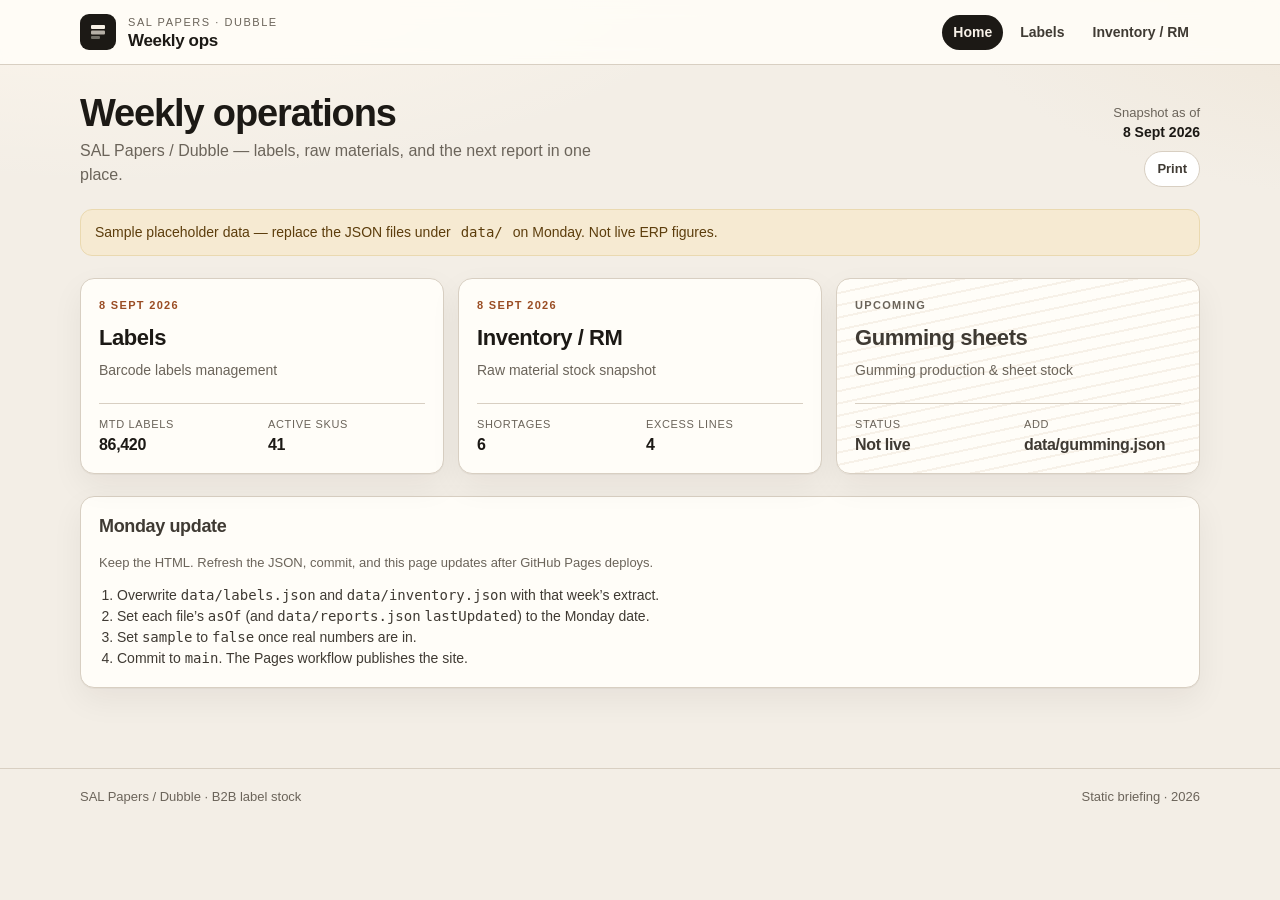
==== index.html @ 1d56ce72 "Add static SAL Papers / Dubble weekly ops dashboard Hash-routed home, labels, and inventory reports " ====
<!DOCTYPE html>
<html lang="en">
<head>
  <meta charset="utf-8">
  <meta name="viewport" content="width=device-width, initial-scale=1">
  <meta name="theme-color" content="#1c1915">
  <meta name="description" content="Weekly operations dashboard for SAL Papers / Dubble — labels and RM inventory.">
  <title>SAL Papers / Dubble — Weekly ops</title>
  <link rel="icon" href="favicon.svg" type="image/svg+xml">
  <link rel="stylesheet" href="css/styles.css">
</head>
<body>
  <a class="skip" href="#app">Skip to content</a>
  <header class="site-header">
    <div class="header-inner">
      <a class="brand" href="#home">
        <span class="mark" aria-hidden="true">
          <svg width="20" height="20" viewBox="0 0 20 20" fill="none">
            <rect x="3" y="3" width="14" height="4" rx="1" fill="currentColor"/>
            <rect x="3" y="8.5" width="14" height="4" rx="1" fill="currentColor" opacity=".7"/>
            <rect x="3" y="14" width="9" height="3" rx="1" fill="currentColor" opacity=".4"/>
          </svg>
        </span>
        <span class="brand-text">
          <span class="brand-kicker">SAL Papers · Dubble</span>
          <span class="brand-name">Weekly ops</span>
        </span>
      </a>
      <nav aria-label="Reports">
        <a href="#home" data-nav="home">Home</a>
        <a href="#label" data-nav="label">Labels</a>
        <a href="#rm" data-nav="rm">Inventory / RM</a>
      </nav>
    </div>
  </header>
  <main>
    <div class="wrap" id="app">
      <p class="lede">Loading briefing…</p>
    </div>
  </main>
  <footer class="site-footer">
    <div class="wrap">
      <span>SAL Papers / Dubble · B2B label stock</span>
      <span>Static briefing · <span id="year"></span></span>
    </div>
  </footer>
  <script src="js/app.js" defer></script>
</body>
</html>
---- css/styles.css ----
:root {
  --ink: #1c1915;
  --ink-soft: #3f3a33;
  --muted: #6b645a;
  --rule: #d8cfc2;
  --paper: #f3eee6;
  --sheet: #fffdf8;
  --sheet-2: #f7f1e8;
  --kraft: #9a4d24;
  --kraft-deep: #7a3b1a;
  --forest: #2f5b45;
  --forest-soft: #e4efe8;
  --amber: #8a5a12;
  --amber-soft: #f6ead2;
  --alert: #8f2d2d;
  --alert-soft: #f6e4e2;
  --info: #2c4a6e;
  --info-soft: #e4ebf3;
  --shadow: 0 1px 0 rgba(28, 25, 21, 0.04), 0 12px 32px rgba(28, 25, 21, 0.06);
  --radius: 14px;
  --font: "Segoe UI", "Avenir Next", "Helvetica Neue", Arial, sans-serif;
  --mono: "ui-monospace", "SFMono-Regular", "Menlo", "Consolas", monospace;
  --max: 1120px;
}

* { box-sizing: border-box; }

html { scroll-behavior: smooth; }

body {
  margin: 0;
  min-height: 100vh;
  font-family: var(--font);
  color: var(--ink);
  background:
    radial-gradient(1200px 500px at 10% -10%, #fff8ee 0%, transparent 55%),
    radial-gradient(900px 400px at 110% 0%, #efe6d8 0%, transparent 50%),
    var(--paper);
  line-height: 1.5;
}

a { color: var(--kraft-deep); }

.skip {
  position: absolute;
  left: 12px;
  top: -40px;
  background: var(--ink);
  color: #fff;
  padding: 8px 12px;
  z-index: 10;
}

.skip:focus { top: 12px; }

.site-header {
  border-bottom: 1px solid var(--rule);
  background: rgba(255, 253, 248, 0.88);
  backdrop-filter: blur(10px);
  position: sticky;
  top: 0;
  z-index: 5;
}

.header-inner,
.wrap {
  width: min(var(--max), calc(100% - 32px));
  margin: 0 auto;
}

.header-inner {
  display: flex;
  align-items: center;
  justify-content: space-between;
  gap: 20px;
  padding: 14px 0;
}

.brand {
  display: flex;
  align-items: center;
  gap: 12px;
  text-decoration: none;
  color: inherit;
  min-width: 0;
}

.mark {
  width: 36px;
  height: 36px;
  border-radius: 9px;
  background: var(--ink);
  color: #f6efe4;
  display: grid;
  place-items: center;
  flex: 0 0 auto;
}

.mark svg { display: block; }

.brand-text { min-width: 0; }

.brand-kicker {
  display: block;
  font-size: 11px;
  letter-spacing: 0.14em;
  text-transform: uppercase;
  color: var(--muted);
}

.brand-name {
  display: block;
  font-size: 17px;
  font-weight: 650;
  letter-spacing: -0.02em;
  line-height: 1.15;
}

nav {
  display: flex;
  flex-wrap: wrap;
  gap: 6px;
}

nav a {
  text-decoration: none;
  color: var(--ink-soft);
  font-size: 14px;
  font-weight: 600;
  padding: 7px 11px;
  border-radius: 999px;
}

nav a:hover { background: var(--sheet-2); color: var(--ink); }

nav a[aria-current="page"] {
  background: var(--ink);
  color: #f7f1e8;
}

main {
  padding: 28px 0 64px;
}

.page-head {
  display: flex;
  justify-content: space-between;
  align-items: flex-end;
  gap: 16px;
  margin-bottom: 22px;
}

.page-head h1 {
  margin: 0 0 4px;
  font-size: clamp(28px, 4vw, 38px);
  letter-spacing: -0.03em;
  line-height: 1.1;
}

.lede {
  margin: 0;
  color: var(--muted);
  max-width: 62ch;
}

.meta-stack {
  text-align: right;
  color: var(--muted);
  font-size: 13px;
  flex: 0 0 auto;
}

.meta-stack strong {
  display: block;
  color: var(--ink);
  font-size: 14px;
}

.banner {
  display: flex;
  gap: 10px;
  align-items: flex-start;
  padding: 12px 14px;
  border-radius: 12px;
  border: 1px solid #ead9b0;
  background: var(--amber-soft);
  color: #5c3d0c;
  margin-bottom: 22px;
  font-size: 14px;
}

.banner.err {
  background: var(--alert-soft);
  border-color: #e3b6b3;
  color: var(--alert);
}

.cards {
  display: grid;
  grid-template-columns: repeat(3, 1fr);
  gap: 14px;
}

.card {
  background: var(--sheet);
  border: 1px solid var(--rule);
  border-radius: var(--radius);
  box-shadow: var(--shadow);
  padding: 18px 18px 16px;
  text-decoration: none;
  color: inherit;
  display: flex;
  flex-direction: column;
  min-height: 196px;
}

a.card:hover {
  border-color: #c9b9a4;
  transform: translateY(-1px);
}

.card.upcoming {
  background: repeating-linear-gradient(
    -12deg,
    var(--sheet),
    var(--sheet) 10px,
    var(--sheet-2) 10px,
    var(--sheet-2) 12px
  );
  color: var(--ink-soft);
}

.card-kicker {
  font-size: 11px;
  letter-spacing: 0.12em;
  text-transform: uppercase;
  color: var(--kraft);
  font-weight: 700;
}

.card.upcoming .card-kicker { color: var(--muted); }

.card h2 {
  margin: 8px 0 6px;
  font-size: 22px;
  letter-spacing: -0.02em;
}

.card p {
  margin: 0 0 16px;
  color: var(--muted);
  font-size: 14px;
}

.card-stats {
  margin-top: auto;
  display: grid;
  grid-template-columns: 1fr 1fr;
  gap: 8px 12px;
  padding-top: 12px;
  border-top: 1px solid var(--rule);
}

.stat-label {
  display: block;
  font-size: 11px;
  color: var(--muted);
  text-transform: uppercase;
  letter-spacing: 0.06em;
}

.stat-value {
  font-weight: 700;
  font-size: 16px;
  letter-spacing: -0.02em;
}

.chip {
  display: inline-block;
  font-size: 12px;
  font-weight: 700;
  padding: 3px 8px;
  border-radius: 999px;
  background: var(--sheet-2);
  color: var(--muted);
}

.kpis {
  display: grid;
  grid-template-columns: repeat(4, 1fr);
  gap: 12px;
  margin-bottom: 16px;
}

.kpi {
  background: var(--sheet);
  border: 1px solid var(--rule);
  border-radius: 12px;
  padding: 14px 16px;
  box-shadow: var(--shadow);
}

.kpi span {
  display: block;
  color: var(--muted);
  font-size: 12px;
  text-transform: uppercase;
  letter-spacing: 0.06em;
}

.kpi strong {
  display: block;
  margin-top: 4px;
  font-size: 26px;
  letter-spacing: -0.03em;
}

.panel {
  background: var(--sheet);
  border: 1px solid var(--rule);
  border-radius: var(--radius);
  box-shadow: var(--shadow);
  padding: 16px 18px 18px;
  margin-bottom: 16px;
}

.panel-head {
  display: flex;
  justify-content: space-between;
  align-items: baseline;
  gap: 12px;
  margin-bottom: 12px;
}

.panel h2 {
  margin: 0;
  font-size: 18px;
  letter-spacing: -0.02em;
}

.panel .hint {
  color: var(--muted);
  font-size: 13px;
}

.bars {
  display: grid;
  grid-template-columns: repeat(6, 1fr);
  gap: 12px;
  align-items: end;
  min-height: 160px;
  padding: 8px 0 0;
}

.bar-col {
  display: flex;
  flex-direction: column;
  justify-content: flex-end;
  min-width: 0;
}

.bar {
  background: linear-gradient(180deg, #c56a3a, var(--kraft-deep));
  border-radius: 6px 6px 2px 2px;
  min-height: 6px;
}

.bar-col.partial .bar {
  background: linear-gradient(180deg, #d9a078, #b07048);
}

.bar-meta {
  margin-top: 8px;
  font-size: 12px;
  color: var(--muted);
}

.bar-meta b {
  display: block;
  color: var(--ink);
  font-size: 13px;
}

.toolbar {
  display: flex;
  justify-content: space-between;
  gap: 12px;
  align-items: center;
  margin-bottom: 10px;
}

input[type="search"] {
  width: min(320px, 100%);
  border: 1px solid var(--rule);
  background: #fff;
  border-radius: 10px;
  padding: 8px 10px;
  font: inherit;
  color: var(--ink);
}

input[type="search"]:focus {
  outline: 2px solid var(--ink);
  outline-offset: 1px;
}

.table-wrap {
  overflow: auto;
  border: 1px solid var(--rule);
  border-radius: 10px;
}

table {
  width: 100%;
  border-collapse: collapse;
  font-size: 14px;
  min-width: 640px;
}

th, td {
  padding: 9px 11px;
  text-align: left;
  border-bottom: 1px solid var(--rule);
  vertical-align: top;
}

th {
  background: var(--sheet-2);
  font-size: 11px;
  letter-spacing: 0.06em;
  text-transform: uppercase;
  color: var(--muted);
  position: sticky;
  top: 0;
  white-space: nowrap;
}

th.num, td.num { text-align: right; font-variant-numeric: tabular-nums; }

tr:last-child td { border-bottom: 0; }

tbody tr:hover td { background: #fbf6ee; }

.badge {
  display: inline-block;
  padding: 2px 8px;
  border-radius: 999px;
  font-size: 12px;
  font-weight: 700;
  text-transform: capitalize;
}

.badge.running { background: var(--forest-soft); color: var(--forest); }
.badge.watch { background: var(--amber-soft); color: var(--amber); }
.badge.new { background: var(--info-soft); color: var(--info); }
.badge.urgent { background: var(--alert-soft); color: var(--alert); }
.badge.info { background: var(--info-soft); color: var(--info); }

.notes {
  list-style: none;
  margin: 0;
  padding: 0;
  display: grid;
  gap: 8px;
}

.notes li {
  display: grid;
  grid-template-columns: auto 1fr;
  gap: 10px;
  padding: 10px 12px;
  border-radius: 10px;
  background: var(--sheet-2);
  border: 1px solid var(--rule);
  font-size: 14px;
}

.source {
  color: var(--muted);
  font-size: 13px;
  margin: 0 0 14px;
}

.actions {
  display: flex;
  gap: 8px;
}

button {
  font: inherit;
  font-size: 13px;
  font-weight: 650;
  border: 1px solid var(--rule);
  background: #fff;
  border-radius: 999px;
  padding: 7px 12px;
  cursor: pointer;
  color: var(--ink-soft);
}

button:hover { border-color: #c2b4a2; color: var(--ink); }

.how {
  margin-top: 22px;
  color: var(--ink-soft);
  font-size: 14px;
}

.how ol { margin: 8px 0 0; padding-left: 18px; }

.site-footer {
  border-top: 1px solid var(--rule);
  padding: 18px 0 28px;
  color: var(--muted);
  font-size: 13px;
}

.site-footer .wrap {
  display: flex;
  justify-content: space-between;
  gap: 12px;
  flex-wrap: wrap;
}

.empty {
  color: var(--muted);
  padding: 20px 4px;
}

@media (max-width: 900px) {
  .cards, .kpis, .bars { grid-template-columns: 1fr 1fr; }
  .kpis { grid-template-columns: 1fr 1fr; }
}

@media (max-width: 680px) {
  .header-inner { flex-direction: column; align-items: flex-start; }
  .page-head, .meta-stack { text-align: left; display: block; }
  .cards, .kpis, .bars { grid-template-columns: 1fr; }
  .bars { min-height: 0; }
  .bar-col { flex-direction: row; align-items: center; gap: 10px; }
  .bar { width: 28%; height: 10px; min-height: 10px; border-radius: 99px; }
  table { min-width: 560px; }
}

@media print {
  body { background: #fff; }
  .site-header, .site-footer, .banner, .actions, .toolbar, nav { display: none !important; }
  .panel, .kpi, .card { box-shadow: none; }
  main { padding: 0; }
}
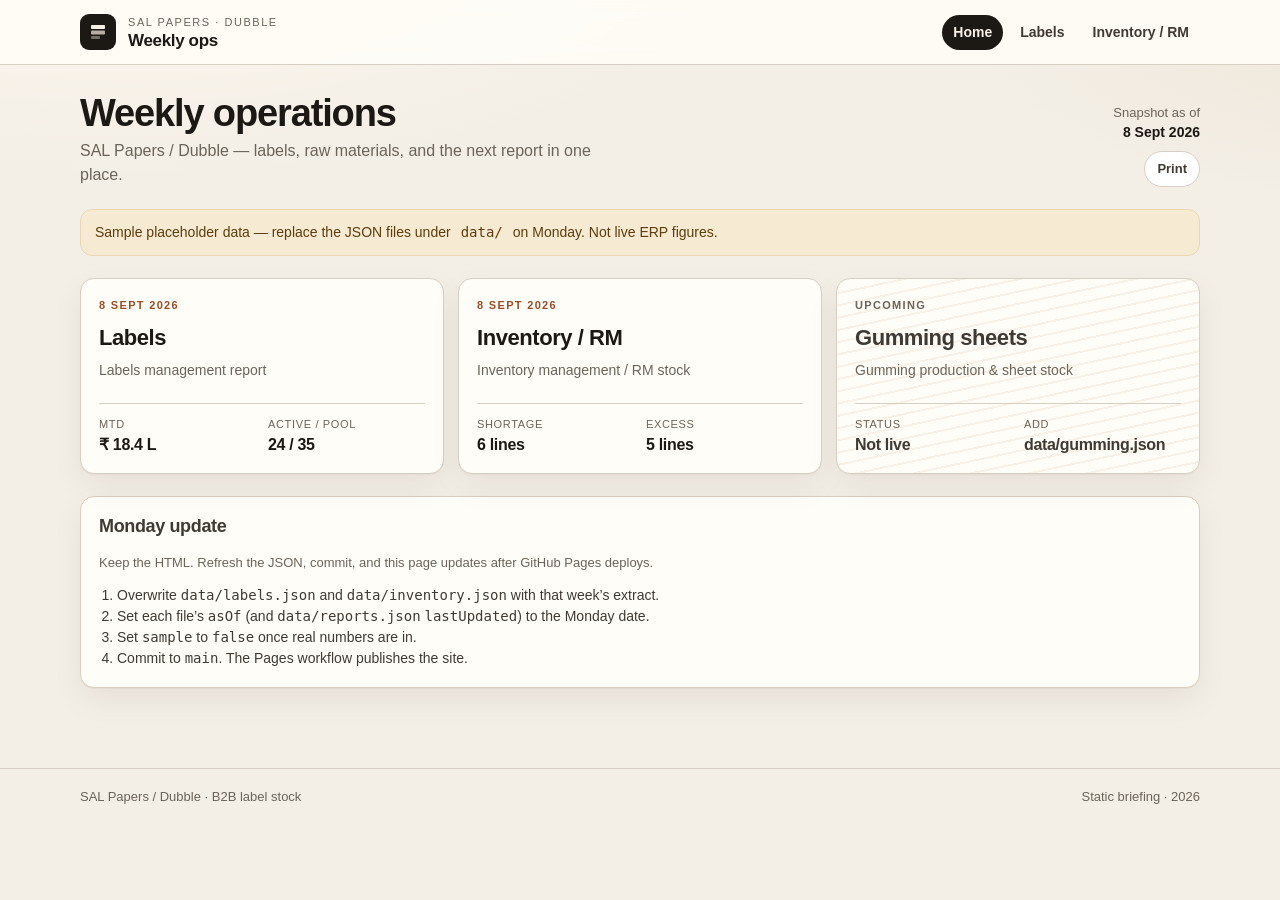
==== commit 40619818: "Align Labels and RM JSON with the weekly report schemas Planning is 5+1 with named customer lists, l" ====
--- a/index.html
+++ b/index.html
@@ -4,7 +4,7 @@
   <meta charset="utf-8">
   <meta name="viewport" content="width=device-width, initial-scale=1">
   <meta name="theme-color" content="#1c1915">
-  <meta name="description" content="Weekly operations dashboard for SAL Papers / Dubble — labels and RM inventory.">
+  <meta name="description" content="Weekly operations dashboard for SAL Papers / Dubble — labels management and RM inventory.">
   <title>SAL Papers / Dubble — Weekly ops</title>
   <link rel="icon" href="favicon.svg" type="image/svg+xml">
   <link rel="stylesheet" href="css/styles.css">
--- a/css/styles.css
+++ b/css/styles.css
@@ -311,7 +311,7 @@
 .kpi strong {
   display: block;
   margin-top: 4px;
-  font-size: 26px;
+  font-size: clamp(20px, 2.4vw, 26px);
   letter-spacing: -0.03em;
 }
 
@@ -414,7 +414,7 @@
   width: 100%;
   border-collapse: collapse;
   font-size: 14px;
-  min-width: 640px;
+  min-width: 720px;
 }
 
 th, td {
@@ -440,6 +440,24 @@
 tr:last-child td { border-bottom: 0; }
 
 tbody tr:hover td { background: #fbf6ee; }
+
+tr.supplementary td { background: var(--amber-soft); }
+
+.pills {
+  display: flex;
+  flex-wrap: wrap;
+  gap: 4px;
+}
+
+.pill {
+  display: inline-block;
+  padding: 2px 7px;
+  border-radius: 999px;
+  background: var(--sheet-2);
+  border: 1px solid var(--rule);
+  font-size: 12px;
+  line-height: 1.4;
+}
 
 .badge {
   display: inline-block;
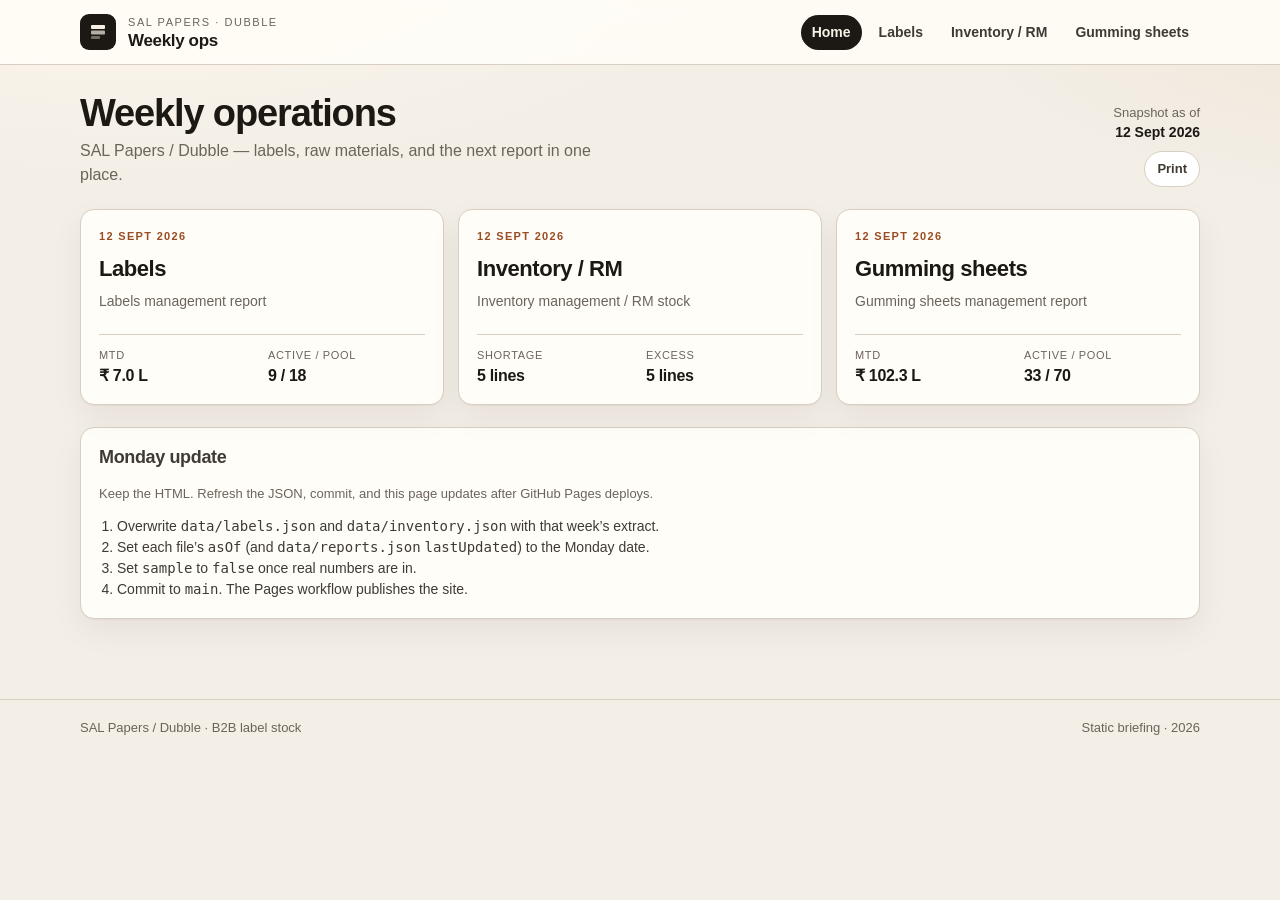
==== commit 6b0b9394: "Add #gumming sheets management report Co-authored-by: Apoorv Jain <apoorv9496@gmail.com>" ====
--- a/index.html
+++ b/index.html
@@ -30,6 +30,7 @@
         <a href="#home" data-nav="home">Home</a>
         <a href="#label" data-nav="label">Labels</a>
         <a href="#rm" data-nav="rm">Inventory / RM</a>
+        <a href="#gumming" data-nav="gumming">Gumming sheets</a>
       </nav>
     </div>
   </header>
--- a/css/styles.css
+++ b/css/styles.css
@@ -25,7 +25,10 @@
 
 * { box-sizing: border-box; }
 
-html { scroll-behavior: smooth; }
+html {
+  scroll-behavior: smooth;
+  scroll-padding-top: 12px;
+}
 
 body {
   margin: 0;
@@ -362,7 +365,11 @@
 .bar {
   background: linear-gradient(180deg, #c56a3a, var(--kraft-deep));
   border-radius: 6px 6px 2px 2px;
+  width: 100%;
   min-height: 6px;
+  max-height: 140px;
+  height: var(--bar, 10%);
+  height: max(6px, min(140px, calc(140px * var(--bar, 10%) / 100%)));
 }
 
 .bar-col.partial .bar {
@@ -457,6 +464,12 @@
   border: 1px solid var(--rule);
   font-size: 12px;
   line-height: 1.4;
+}
+
+.pill-active {
+  background: var(--forest-soft);
+  color: var(--forest);
+  border-color: #86c9a4;
 }
 
 .badge {
@@ -551,13 +564,78 @@
 }
 
 @media (max-width: 680px) {
-  .header-inner { flex-direction: column; align-items: flex-start; }
+  .header-inner,
+  .wrap { width: min(var(--max), calc(100% - 20px)); }
+  .header-inner {
+    flex-direction: column;
+    align-items: flex-start;
+    padding: 10px 0;
+    gap: 8px;
+  }
+  nav { flex-wrap: wrap; gap: 6px; }
+  main { padding: 18px 0 max(28px, env(safe-area-inset-bottom)); }
   .page-head, .meta-stack { text-align: left; display: block; }
+  .page-head { margin-bottom: 16px; }
+  .panel { padding: 12px 12px 14px; }
+  .panel-head { flex-direction: column; align-items: flex-start; gap: 4px; }
   .cards, .kpis, .bars { grid-template-columns: 1fr; }
   .bars { min-height: 0; }
   .bar-col { flex-direction: row; align-items: center; gap: 10px; }
-  .bar { width: 28%; height: 10px; min-height: 10px; border-radius: 99px; }
-  table { min-width: 560px; }
+  .bar {
+    width: var(--bar, 10%);
+    max-width: 72%;
+    height: 12px !important;
+    min-height: 12px;
+    max-height: none;
+    border-radius: 99px;
+  }
+  .bar-meta { margin-top: 0; }
+  input[type="search"] { width: 100%; }
+  .table-wrap {
+    overflow: visible;
+    border: 0;
+    border-radius: 0;
+  }
+  table {
+    min-width: 0 !important;
+    width: 100%;
+  }
+  thead { display: none; }
+  table, tbody, tr, td { display: block; width: 100%; }
+  tr {
+    margin: 0 0 10px;
+    padding: 10px 12px;
+    border: 1px solid var(--rule);
+    border-radius: 12px;
+    background: var(--sheet);
+    box-shadow: none;
+  }
+  td {
+    display: grid;
+    grid-template-columns: minmax(96px, 34%) 1fr;
+    gap: 8px;
+    padding: 6px 0;
+    border-bottom: 1px dashed var(--rule);
+    text-align: left !important;
+  }
+  td:last-child { border-bottom: 0; }
+  td::before {
+    content: attr(data-label);
+    font-size: 11px;
+    letter-spacing: 0.06em;
+    text-transform: uppercase;
+    color: var(--muted);
+    font-weight: 650;
+  }
+  tbody tr:hover td { background: transparent; }
+  tr.supplementary { background: var(--amber-soft); }
+  tr.supplementary td { background: transparent; }
+  .pills { justify-content: flex-start; }
+  .pill {
+    max-width: 100%;
+    white-space: normal;
+    word-break: break-word;
+  }
 }
 
 @media print {
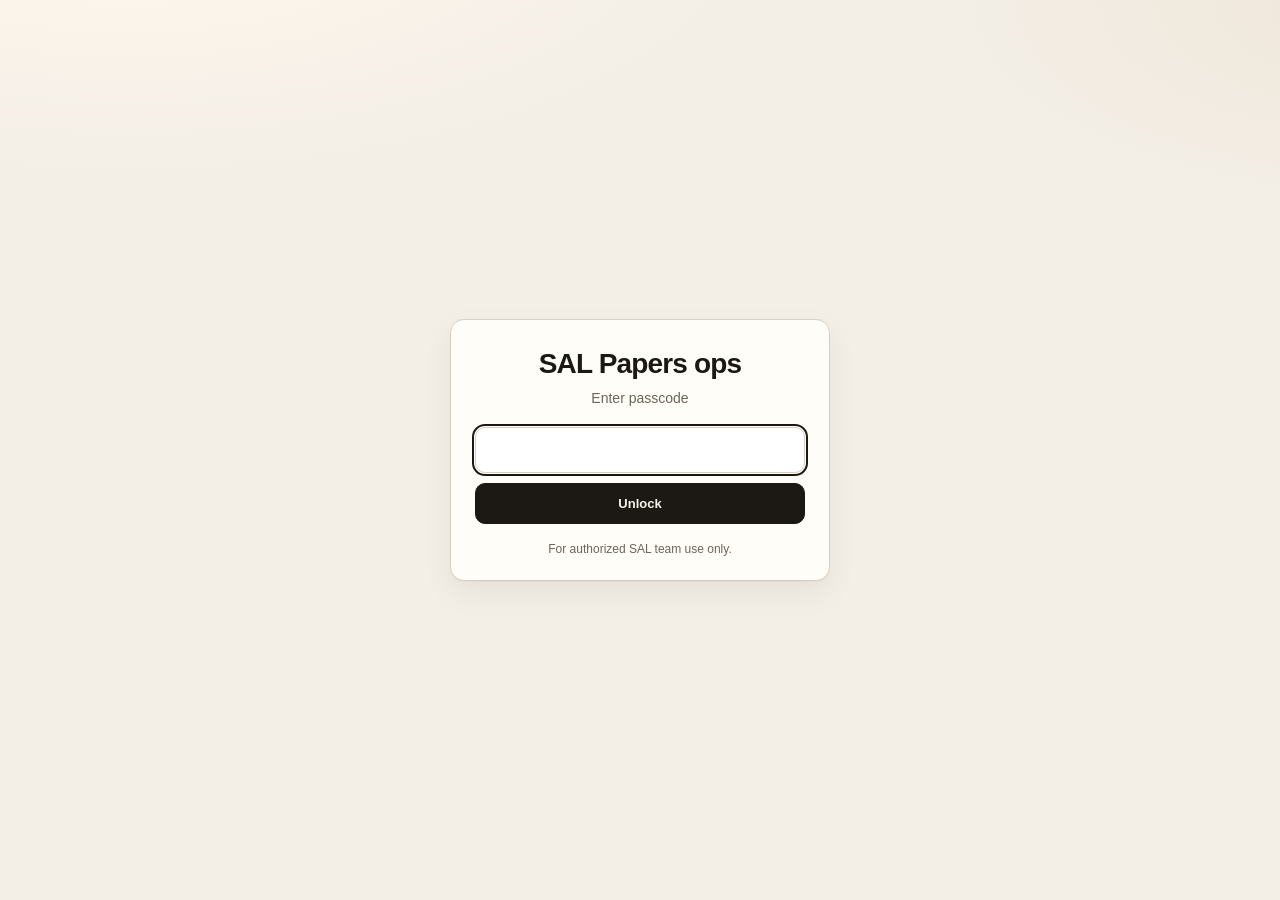
==== commit 9d5369fb: "Add client-side passcode wall for casual privacy Co-authored-by: Apoorv Jain <apoorv9496@gmail.com>" ====
--- a/index.html
+++ b/index.html
@@ -8,8 +8,25 @@
   <title>SAL Papers / Dubble — Weekly ops</title>
   <link rel="icon" href="favicon.svg" type="image/svg+xml">
   <link rel="stylesheet" href="css/styles.css">
+  <script>
+    if (sessionStorage.getItem("salDashUnlocked") !== "1") {
+      document.documentElement.classList.add("is-locked");
+    }
+  </script>
 </head>
 <body>
+  <div class="gate" id="gate" role="dialog" aria-modal="true" aria-labelledby="gate-title">
+    <div class="gate-card">
+      <h1 id="gate-title">SAL Papers ops</h1>
+      <p class="gate-lede">Enter passcode</p>
+      <form id="gate-form" autocomplete="off">
+        <input type="password" id="gate-code" name="passcode" autocomplete="current-password" aria-label="Passcode" inputmode="text">
+        <button type="submit">Unlock</button>
+      </form>
+      <p class="gate-error" id="gate-error" hidden>Wrong passcode</p>
+      <p class="gate-note">For authorized SAL team use only.</p>
+    </div>
+  </div>
   <a class="skip" href="#app">Skip to content</a>
   <header class="site-header">
     <div class="header-inner">
--- a/css/styles.css
+++ b/css/styles.css
@@ -43,6 +43,102 @@
 }
 
 a { color: var(--kraft-deep); }
+
+.gate {
+  display: none;
+}
+
+html.is-locked,
+html.is-locked body {
+  overflow: hidden;
+}
+
+html.is-locked .gate {
+  display: flex;
+  align-items: center;
+  justify-content: center;
+  position: fixed;
+  inset: 0;
+  z-index: 100;
+  padding: 20px;
+  padding: max(20px, env(safe-area-inset-top)) max(20px, env(safe-area-inset-right)) max(20px, env(safe-area-inset-bottom)) max(20px, env(safe-area-inset-left));
+  background:
+    radial-gradient(1200px 500px at 10% -10%, #fff8ee 0%, transparent 55%),
+    radial-gradient(900px 400px at 110% 0%, #efe6d8 0%, transparent 50%),
+    var(--paper);
+}
+
+.gate-card {
+  width: min(380px, 100%);
+  background: var(--sheet);
+  border: 1px solid var(--rule);
+  border-radius: var(--radius);
+  box-shadow: var(--shadow);
+  padding: 28px 24px 22px;
+  text-align: center;
+}
+
+.gate-card h1 {
+  margin: 0 0 8px;
+  font-size: clamp(22px, 5vw, 28px);
+  letter-spacing: -0.03em;
+  line-height: 1.15;
+}
+
+.gate-lede {
+  margin: 0 0 18px;
+  color: var(--muted);
+  font-size: 14px;
+}
+
+.gate-card form {
+  display: flex;
+  flex-direction: column;
+  gap: 10px;
+}
+
+.gate-card input[type="password"] {
+  width: 100%;
+  border: 1px solid var(--rule);
+  background: #fff;
+  border-radius: 10px;
+  padding: 10px 12px;
+  font: inherit;
+  color: var(--ink);
+}
+
+.gate-card input[type="password"]:focus {
+  outline: 2px solid var(--ink);
+  outline-offset: 1px;
+}
+
+.gate-card button[type="submit"] {
+  width: 100%;
+  border-radius: 10px;
+  padding: 10px 14px;
+  background: var(--ink);
+  border-color: var(--ink);
+  color: #f7f1e8;
+}
+
+.gate-card button[type="submit"]:hover {
+  background: var(--ink-soft);
+  border-color: var(--ink-soft);
+  color: #f7f1e8;
+}
+
+.gate-error {
+  margin: 10px 0 0;
+  color: var(--alert);
+  font-size: 13px;
+  font-weight: 650;
+}
+
+.gate-note {
+  margin: 16px 0 0;
+  color: var(--muted);
+  font-size: 12px;
+}
 
 .skip {
   position: absolute;
